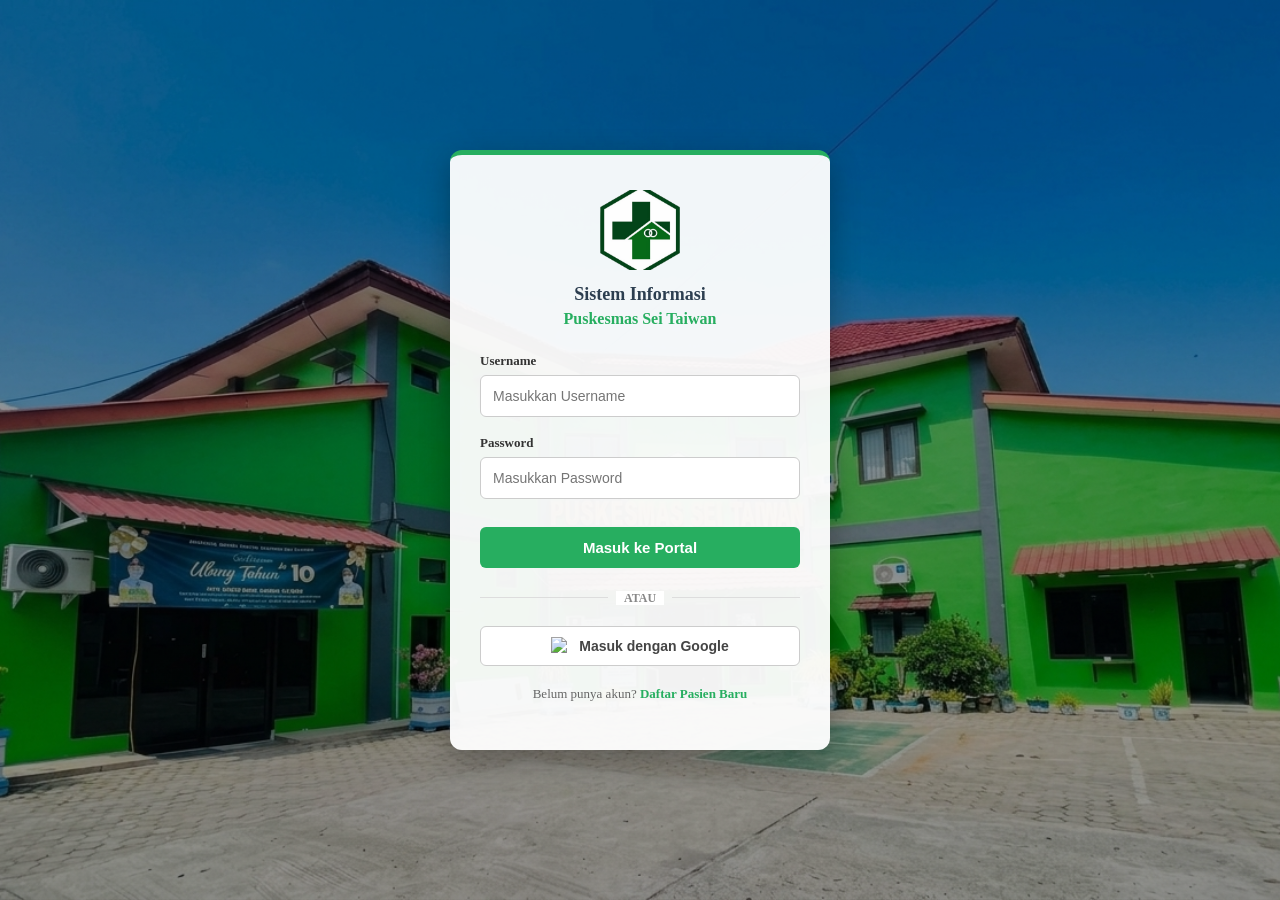
==== index.html @ 8c1f0f18 "Initial upload: Interface Sistem Informasi Puskesmas Sei Taiwan" ====
<!DOCTYPE html>
<html lang="id">
<head>
  <meta charset="UTF-8">
  <meta name="viewport" content="width=device-width, initial-scale=1.0">
  <title>Login | Puskesmas Sei Taiwan</title>
  
  <!-- Panggil CSS Background & Style Utama -->
  <link rel="stylesheet" href="Background.css">
  <link rel="stylesheet" href="style.css">
</head>
<body>

  <!-- KOTAK/POP-UP PUTIH UTAMA -->
  <div class="login-container">
    
    <!-- Logo & Tajuk -->
    <div class="login-header">
      <img src="logo-puskesmas.png" alt="Logo Puskesmas Sei Taiwan" class="logo-img">
      <h2>Sistem Informasi</h2>
      <h3>Puskesmas Sei Taiwan</h3>
    </div>

    <!-- Form Login -->
    <form id="loginForm">
      <div class="login-box">
        
        <div class="form-group">
          <label for="username">Username</label>
          <input type="text" id="username" placeholder="Masukkan Username" required>
        </div>

        <div class="form-group">
          <label for="password">Password</label>
          <input type="password" id="password" placeholder="Masukkan Password" required>
        </div>

        <button type="submit" class="btn-login">Masuk ke Portal</button>

        <!-- Garis Pemisah -->
        <div class="separator">
          <span>ATAU</span>
        </div>

        <!-- Butang Login Google SSO -->
        <button type="button" class="btn-google">
          <img src="https://www.svgrepo.com/show/475656/google-color.svg" alt="Google Logo">
          Masuk dengan Google
        </button>

        <!-- Footer / Pautan Daftar -->
        <div class="login-footer">
          <p>Belum punya akun? <a href="#">Daftar Pasien Baru</a></p>
        </div>

      </div>
    </form>

  </div>

</body>
</html>
---- Background.css ----
body {
  margin: 0;
  padding: 0;
  min-height: 100vh;

  /* Warna simpanan jika gambar lambat load */
  background-color: #27ae60;

  /* Gambar latar belakang bersih tanpa karakter rosak */
  background-image: linear-gradient(rgba(0, 0, 0, 0.4), rgba(0, 0, 0, 0.4)), url('Foto Puskemas Sei Taiwan.jpg');
  background-size: cover;
  background-position: center;
  background-repeat: no-repeat;
  background-attachment: fixed;

  /* Menyusun borang tepat di tengah skrin */
  display: flex;
  justify-content: center;
  align-items: center;
}
---- style.css ----
/* 1. Bekas Pop-Up Putih Utama */
.login-container {
  background-color: rgba(255, 255, 255, 0.95); /* Putih dengan sedikit lutsinar */
  width: 100%;
  max-width: 380px;
  padding: 35px 30px;
  border-radius: 12px;
  box-shadow: 0 10px 30px rgba(0, 0, 0, 0.3); /* Bayangan lembut */
  border-top: 5px solid #27ae60; /* Aksen hijau hospital di bahagian atas */
  box-sizing: border-box;
}

/* 2. Header: Logo & Tajuk */
.login-header {
  text-align: center;
  margin-bottom: 25px;
}

.logo-img {
  width: 80px;
  height: auto;
  margin-bottom: 10px;
}

.login-header h2 {
  margin: 0;
  font-size: 18px;
  color: #2c3e50;
  font-weight: 700;
}

.login-header h3 {
  margin: 5px 0 0 0;
  font-size: 16px;
  color: #27ae60;
  font-weight: 600;
}

/* 3. Borang Input */
.form-group {
  margin-bottom: 18px;
}

.form-group label {
  display: block;
  font-size: 13px;
  font-weight: 600;
  color: #333;
  margin-bottom: 6px;
}

.form-group input {
  width: 100%;
  padding: 12px;
  border: 1px solid #ccc;
  border-radius: 6px;
  font-size: 14px;
  box-sizing: border-box;
  transition: border-color 0.3s;
}

.form-group input:focus {
  border-color: #27ae60;
  outline: none;
}

/* 4. Butang Log Masuk Utama */
.btn-login {
  width: 100%;
  background-color: #27ae60;
  color: #ffffff;
  padding: 12px;
  border: none;
  border-radius: 6px;
  font-size: 15px;
  font-weight: bold;
  cursor: pointer;
  margin-top: 10px;
  transition: background-color 0.3s;
}

.btn-login:hover {
  background-color: #219150;
}

/* 5. Garis Pemisah (ATAU) */
.separator {
  text-align: center;
  margin: 20px 0;
  position: relative;
}

.separator::before,
.separator::after {
  content: '';
  position: absolute;
  top: 50%;
  width: 40%;
  height: 1px;
  background-color: #ddd;
}

.separator::before { left: 0; }
.separator::after { right: 0; }

.separator span {
  background-color: #ffffff;
  padding: 0 8px;
  color: #888;
  font-size: 12px;
  font-weight: 600;
}

/* 6. Butang Log Masuk Google SSO */
.btn-google {
  width: 100%;
  background-color: #ffffff;
  color: #444;
  border: 1px solid #ccc;
  padding: 10px;
  border-radius: 6px;
  font-size: 14px;
  font-weight: 600;
  cursor: pointer;
  display: flex;
  align-items: center;
  justify-content: center;
  transition: background-color 0.3s;
}

.btn-google:hover {
  background-color: #f8f9fa;
}

.btn-google img {
  width: 18px;
  height: 18px;
  margin-right: 10px;
}

/* 7. Footer Pautan Daftar */
.login-footer {
  text-align: center;
  margin-top: 20px;
  font-size: 13px;
  color: #666;
}

.login-footer a {
  color: #27ae60;
  text-decoration: none;
  font-weight: bold;
}

.login-footer a:hover {
  text-decoration: underline;
}
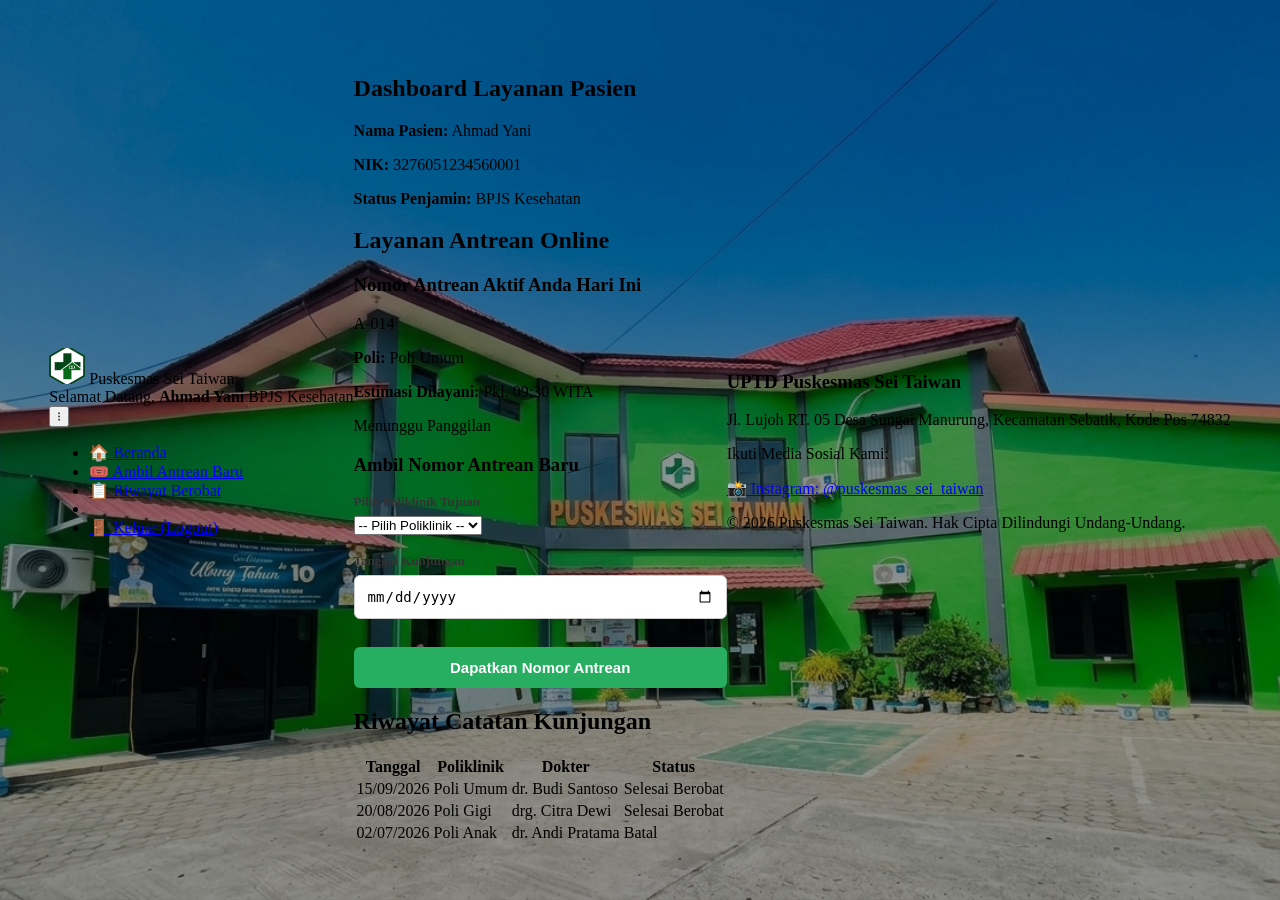
==== commit be3ac184: "feat: implement HTML5 semantic layout for login page" ====
--- a/index.html
+++ b/index.html
@@ -3,60 +3,169 @@
 <head>
   <meta charset="UTF-8">
   <meta name="viewport" content="width=device-width, initial-scale=1.0">
-  <title>Login | Puskesmas Sei Taiwan</title>
+  <title>Dashboard Pasien | UPTD Puskesmas Sei Taiwan</title>
   
-  <!-- Panggil CSS Background & Style Utama -->
   <link rel="stylesheet" href="Background.css">
   <link rel="stylesheet" href="style.css">
 </head>
 <body>
 
-  <!-- KOTAK/POP-UP PUTIH UTAMA -->
-  <div class="login-container">
-    
-    <!-- Logo & Tajuk -->
-    <div class="login-header">
-      <img src="logo-puskesmas.png" alt="Logo Puskesmas Sei Taiwan" class="logo-img">
-      <h2>Sistem Informasi</h2>
-      <h3>Puskesmas Sei Taiwan</h3>
+  <!-- HEADER & NAVIGASI DENGAN MENU TITIK TIGA -->
+  <header>
+    <nav class="navbar" aria-label="Navigasi Utama Dashboard">
+      <div class="nav-logo">
+        <img src="logo-puskesmas.png" alt="Logo Puskesmas Sei Taiwan" width="36" height="36">
+        <span>Puskesmas Sei Taiwan</span>
+      </div>
+
+      <div class="user-info-header">
+        <span>Selamat Datang, <strong>Ahmad Yani</strong></span>
+        <span class="badge-penjamin">BPJS Kesehatan</span>
+      </div>
+
+      <!-- Menu Dropdown Titik Tiga -->
+      <div class="menu-dropdown-container">
+        <button id="menuBtn" class="menu-btn" aria-label="Buka Menu Navigasi" aria-expanded="false">&#8285;</button>
+        <ul id="dropdownMenu" class="dropdown-menu">
+          <li><a href="#ringkasan">🏠 Beranda</a></li>
+          <li><a href="#ambil-antrean">🎟️ Ambil Antrean Baru</a></li>
+          <li><a href="#riwayat">📋 Riwayat Berobat</a></li>
+          <li class="divider"></li>
+          <li><a href="index.html" class="logout-link">🚪 Keluar (Logout)</a></li>
+        </ul>
+      </div>
+    </nav>
+  </header>
+
+  <!-- KONTEN UTAMA (MAIN) -->
+  <main class="dashboard-main">
+
+    <!-- SECTION 1: RINGKASAN PROFIL PASIEN -->
+    <section id="ringkasan" aria-labelledby="heading-ringkasan">
+      <h1 id="heading-ringkasan">Dashboard Layanan Pasien</h1>
+      <div class="user-card">
+        <p><strong>Nama Pasien:</strong> Ahmad Yani</p>
+        <p><strong>NIK:</strong> 3276051234560001</p>
+        <p><strong>Status Penjamin:</strong> BPJS Kesehatan</p>
+      </div>
+    </section>
+
+    <!-- SECTION 2: LAYANAN ANTREAN ONLINE (ARTICLE & FORM) -->
+    <section id="ambil-antrean" aria-labelledby="heading-antrean">
+      <h2 id="heading-antrean">Layanan Antrean Online</h2>
+      
+      <div class="antrean-wrapper">
+        <!-- ARTICLE: KARTU NOMOR ANTREAN AKTIF -->
+        <article class="antrean-card">
+          <h3>Nomor Antrean Aktif Anda Hari Ini</h3>
+          <div class="nomor-antrean">A-014</div>
+          <p><strong>Poli:</strong> Poli Umum</p>
+          <p><strong>Estimasi Dilayani:</strong> Pkl. 09:30 WITA</p>
+          <span class="status-badge">Menunggu Panggilan</span>
+        </article>
+
+        <!-- FORM: AMBIL NOMOR ANTREAN BARU -->
+        <div class="form-antrean-card">
+          <h3>Ambil Nomor Antrean Baru</h3>
+          <form id="formAntrean" action="#" method="POST">
+            <div class="form-group">
+              <label for="poli">Pilih Poliklinik Tujuan</label>
+              <select id="poli" name="poli" required aria-required="true">
+                <option value="">-- Pilih Poliklinik --</option>
+                <option value="umum">Poli Umum</option>
+                <option value="gigi">Poli Gigi & Mulut</option>
+                <option value="kia">Poli KIA/KB</option>
+                <option value="anak">Poli Anak</option>
+              </select>
+            </div>
+
+            <div class="form-group">
+              <label for="tanggal">Tanggal Kunjungan</label>
+              <input type="date" id="tanggal" name="tanggal" required aria-required="true">
+            </div>
+
+            <button type="submit" class="btn-login">Dapatkan Nomor Antrean</button>
+          </form>
+        </div>
+      </div>
+    </section>
+
+    <!-- SECTION 3: RIWAYAT CATATAN KUNJUNGAN -->
+    <section id="riwayat" aria-labelledby="heading-riwayat">
+      <h2 id="heading-riwayat">Riwayat Catatan Kunjungan</h2>
+      
+      <table class="table-riwayat">
+        <thead>
+          <tr>
+            <th>Tanggal</th>
+            <th>Poliklinik</th>
+            <th>Dokter</th>
+            <th>Status</th>
+          </tr>
+        </thead>
+        <tbody>
+          <tr>
+            <td><time datetime="2026-09-15">15/09/2026</time></td>
+            <td>Poli Umum</td>
+            <td>dr. Budi Santoso</td>
+            <td><span class="status-selesai">Selesai Berobat</span></td>
+          </tr>
+          <tr>
+            <td><time datetime="2026-08-20">20/08/2026</time></td>
+            <td>Poli Gigi</td>
+            <td>drg. Citra Dewi</td>
+            <td><span class="status-selesai">Selesai Berobat</span></td>
+          </tr>
+          <tr>
+            <td><time datetime="2026-07-02">02/07/2026</time></td>
+            <td>Poli Anak</td>
+            <td>dr. Andi Pratama</td>
+            <td><span class="status-batal">Batal</span></td>
+          </tr>
+        </tbody>
+      </table>
+    </section>
+
+  </main>
+
+  <!-- FOOTER HALAMAN -->
+  <footer>
+    <div class="footer-content">
+      <div class="footer-info">
+        <h3>UPTD Puskesmas Sei Taiwan</h3>
+        <p>Jl. Lujoh RT. 05 Desa Sungai Manurung, Kecamatan Sebatik, Kode Pos 74832</p>
+      </div>
+      
+      <div class="footer-social">
+        <p>Ikuti Media Sosial Kami:</p>
+        <a href="https://www.instagram.com/puskesmas_sei_taiwan/" target="_blank" rel="noopener noreferrer" aria-label="Instagram Puskesmas Sei Taiwan">
+          📸 Instagram: @puskesmas_sei_taiwan
+        </a>
+      </div>
+
+      <div class="footer-copyright">
+        <p>&copy; 2026 Puskesmas Sei Taiwan. Hak Cipta Dilindungi Undang-Undang.</p>
+      </div>
     </div>
+  </footer>
 
-    <!-- Form Login -->
-    <form id="loginForm">
-      <div class="login-box">
-        
-        <div class="form-group">
-          <label for="username">Username</label>
-          <input type="text" id="username" placeholder="Masukkan Username" required>
-        </div>
+  <!-- SKRIP DROPDOWN MENU TITIK TIGA -->
+  <script>
+    const menuBtn = document.getElementById('menuBtn');
+    const dropdownMenu = document.getElementById('dropdownMenu');
 
-        <div class="form-group">
-          <label for="password">Password</label>
-          <input type="password" id="password" placeholder="Masukkan Password" required>
-        </div>
+    menuBtn.addEventListener('click', (e) => {
+      e.stopPropagation();
+      const isExpanded = menuBtn.getAttribute('aria-expanded') === 'true';
+      menuBtn.setAttribute('aria-expanded', !isExpanded);
+      dropdownMenu.classList.toggle('active');
+    });
 
-        <button type="submit" class="btn-login">Masuk ke Portal</button>
-
-        <!-- Garis Pemisah -->
-        <div class="separator">
-          <span>ATAU</span>
-        </div>
-
-        <!-- Butang Login Google SSO -->
-        <button type="button" class="btn-google">
-          <img src="https://www.svgrepo.com/show/475656/google-color.svg" alt="Google Logo">
-          Masuk dengan Google
-        </button>
-
-        <!-- Footer / Pautan Daftar -->
-        <div class="login-footer">
-          <p>Belum punya akun? <a href="#">Daftar Pasien Baru</a></p>
-        </div>
-
-      </div>
-    </form>
-
-  </div>
+    document.addEventListener('click', () => {
+      dropdownMenu.classList.remove('active');
+      menuBtn.setAttribute('aria-expanded', 'false');
+    });
+  </script>
 
 </body>
 </html>
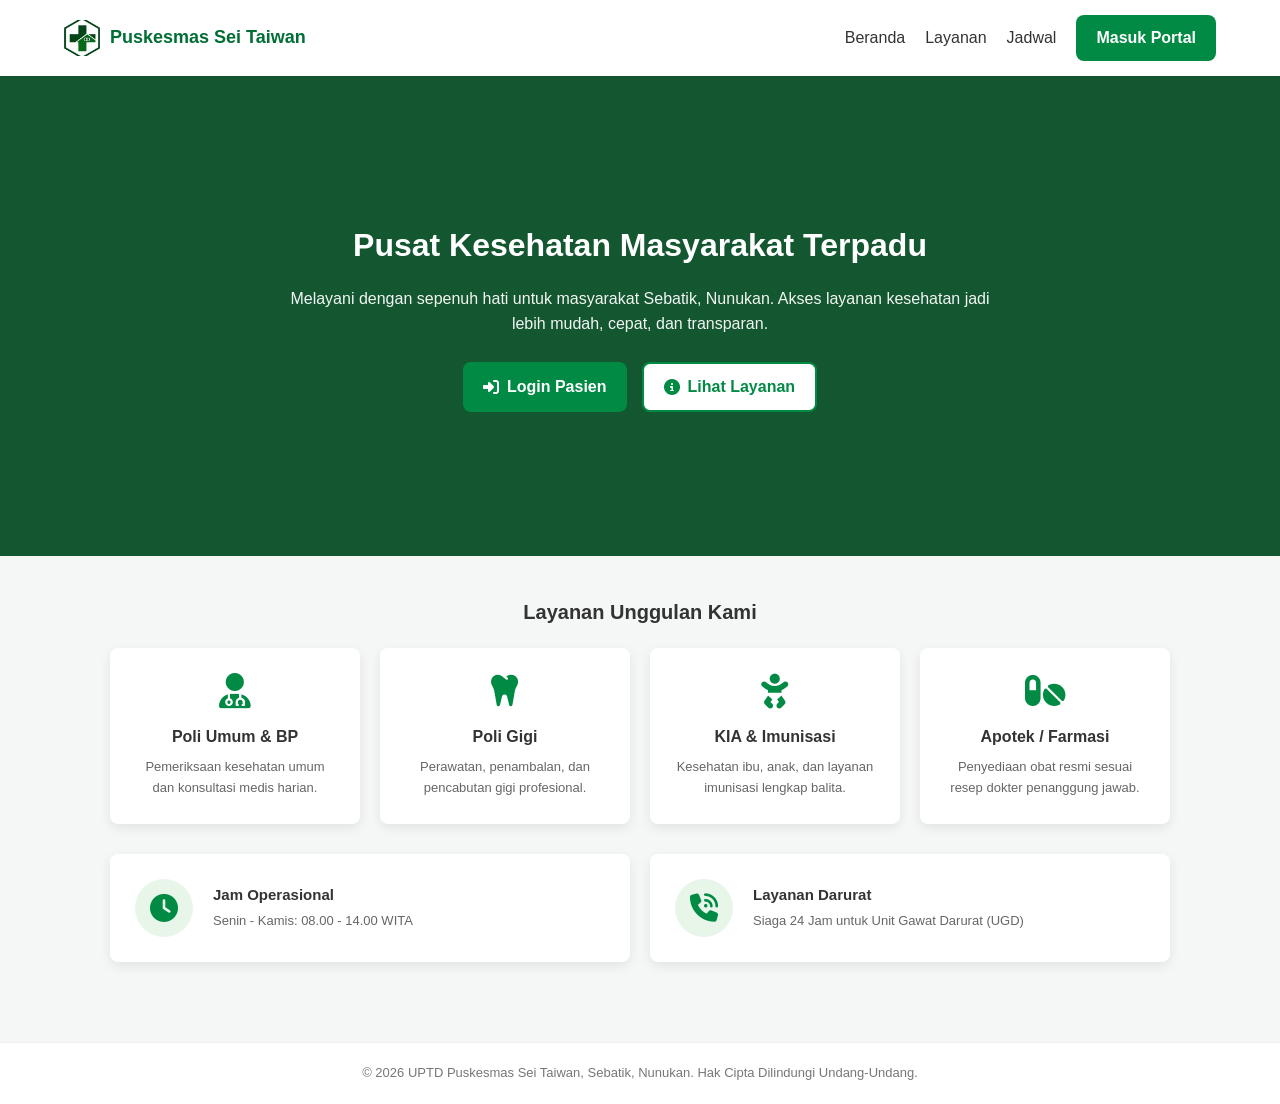
==== commit da48e90a: "feat: update HTML pages structure and clean up obsolete CSS files" ====
--- a/index.html
+++ b/index.html
@@ -3,169 +3,94 @@
 <head>
   <meta charset="UTF-8">
   <meta name="viewport" content="width=device-width, initial-scale=1.0">
-  <title>Dashboard Pasien | UPTD Puskesmas Sei Taiwan</title>
+  <title>UPTD Puskesmas Sei Taiwan | Portal Layanan Kesehatan</title>
   
-  <link rel="stylesheet" href="Background.css">
-  <link rel="stylesheet" href="style.css">
+  <!-- FontAwesome Icon -->
+  <link rel="stylesheet" href="https://cdnjs.cloudflare.com/ajax/libs/font-awesome/6.4.0/css/all.min.css">
+  
+  <!-- CSS Landing Page Responsif -->
+  <link rel="stylesheet" href="style.common.css">
+  <link rel="stylesheet" href="style-landing.css">
 </head>
 <body>
 
-  <!-- HEADER & NAVIGASI DENGAN MENU TITIK TIGA -->
-  <header>
-    <nav class="navbar" aria-label="Navigasi Utama Dashboard">
-      <div class="nav-logo">
-        <img src="logo-puskesmas.png" alt="Logo Puskesmas Sei Taiwan" width="36" height="36">
-        <span>Puskesmas Sei Taiwan</span>
-      </div>
-
-      <div class="user-info-header">
-        <span>Selamat Datang, <strong>Ahmad Yani</strong></span>
-        <span class="badge-penjamin">BPJS Kesehatan</span>
-      </div>
-
-      <!-- Menu Dropdown Titik Tiga -->
-      <div class="menu-dropdown-container">
-        <button id="menuBtn" class="menu-btn" aria-label="Buka Menu Navigasi" aria-expanded="false">&#8285;</button>
-        <ul id="dropdownMenu" class="dropdown-menu">
-          <li><a href="#ringkasan">🏠 Beranda</a></li>
-          <li><a href="#ambil-antrean">🎟️ Ambil Antrean Baru</a></li>
-          <li><a href="#riwayat">📋 Riwayat Berobat</a></li>
-          <li class="divider"></li>
-          <li><a href="index.html" class="logout-link">🚪 Keluar (Logout)</a></li>
-        </ul>
-      </div>
+  <!-- HEADER / NAVBAR PUBLIK -->
+  <header class="navbar">
+    <div class="nav-logo">
+      <img src="logo-puskesmas.png" alt="Logo Puskesmas" width="36" height="36">
+      <h1>Puskesmas Sei Taiwan</h1>
+    </div>
+    <nav class="nav-links">
+      <a href="#beranda">Beranda</a>
+      <a href="#layanan">Layanan</a>
+      <a href="#jadwal">Jadwal</a>
+      <a href="login.html" class="btn btn-primary">Masuk Portal</a>
     </nav>
   </header>
 
-  <!-- KONTEN UTAMA (MAIN) -->
-  <main class="dashboard-main">
+  <!-- HERO SECTION DENGAN GAMBAR PUSKESMAS -->
+  <section id="beranda" class="hero-section" style="background-image: linear-gradient(rgba(0,0,0,0.5), rgba(0,0,0,0.5)), url('Foto Puskesmas Sei Taiwan.jpg'); background-size: cover; background-position: center;">
+    <div class="hero-content">
+      <h2>Pusat Kesehatan Masyarakat Terpadu</h2>
+      <p>Melayani dengan sepenuh hati untuk masyarakat Sebatik, Nunukan. Akses layanan kesehatan jadi lebih mudah, cepat, dan transparan.</p>
+      <div class="hero-buttons">
+        <a href="login.html" class="btn btn-primary"><i class="fa-solid fa-right-to-bracket"></i> Login Pasien</a>
+        <a href="#layanan" class="btn btn-secondary"><i class="fa-solid fa-info-circle"></i> Lihat Layanan</a>
+      </div>
+    </div>
+  </section>
 
-    <!-- SECTION 1: RINGKASAN PROFIL PASIEN -->
-    <section id="ringkasan" aria-labelledby="heading-ringkasan">
-      <h1 id="heading-ringkasan">Dashboard Layanan Pasien</h1>
-      <div class="user-card">
-        <p><strong>Nama Pasien:</strong> Ahmad Yani</p>
-        <p><strong>NIK:</strong> 3276051234560001</p>
-        <p><strong>Status Penjamin:</strong> BPJS Kesehatan</p>
-      </div>
-    </section>
-
-    <!-- SECTION 2: LAYANAN ANTREAN ONLINE (ARTICLE & FORM) -->
-    <section id="ambil-antrean" aria-labelledby="heading-antrean">
-      <h2 id="heading-antrean">Layanan Antrean Online</h2>
-      
-      <div class="antrean-wrapper">
-        <!-- ARTICLE: KARTU NOMOR ANTREAN AKTIF -->
-        <article class="antrean-card">
-          <h3>Nomor Antrean Aktif Anda Hari Ini</h3>
-          <div class="nomor-antrean">A-014</div>
-          <p><strong>Poli:</strong> Poli Umum</p>
-          <p><strong>Estimasi Dilayani:</strong> Pkl. 09:30 WITA</p>
-          <span class="status-badge">Menunggu Panggilan</span>
-        </article>
-
-        <!-- FORM: AMBIL NOMOR ANTREAN BARU -->
-        <div class="form-antrean-card">
-          <h3>Ambil Nomor Antrean Baru</h3>
-          <form id="formAntrean" action="#" method="POST">
-            <div class="form-group">
-              <label for="poli">Pilih Poliklinik Tujuan</label>
-              <select id="poli" name="poli" required aria-required="true">
-                <option value="">-- Pilih Poliklinik --</option>
-                <option value="umum">Poli Umum</option>
-                <option value="gigi">Poli Gigi & Mulut</option>
-                <option value="kia">Poli KIA/KB</option>
-                <option value="anak">Poli Anak</option>
-              </select>
-            </div>
-
-            <div class="form-group">
-              <label for="tanggal">Tanggal Kunjungan</label>
-              <input type="date" id="tanggal" name="tanggal" required aria-required="true">
-            </div>
-
-            <button type="submit" class="btn-login">Dapatkan Nomor Antrean</button>
-          </form>
+  <!-- SECTION LAYANAN UTAMA -->
+  <main class="main-container">
+    <section id="layanan">
+      <h3 class="section-title">Layanan Unggulan Kami</h3>
+      <div class="services-grid">
+        <div class="card service-card">
+          <i class="fa-solid fa-user-doctor"></i>
+          <h4>Poli Umum & BP</h4>
+          <p>Pemeriksaan kesehatan umum dan konsultasi medis harian.</p>
+        </div>
+        <div class="card service-card">
+          <i class="fa-solid fa-tooth"></i>
+          <h4>Poli Gigi</h4>
+          <p>Perawatan, penambalan, dan pencabutan gigi profesional.</p>
+        </div>
+        <div class="card service-card">
+          <i class="fa-solid fa-baby"></i>
+          <h4>KIA & Imunisasi</h4>
+          <p>Kesehatan ibu, anak, dan layanan imunisasi lengkap balita.</p>
+        </div>
+        <div class="card service-card">
+          <i class="fa-solid fa-pills"></i>
+          <h4>Apotek / Farmasi</h4>
+          <p>Penyediaan obat resmi sesuai resep dokter penanggung jawab.</p>
         </div>
       </div>
     </section>
 
-    <!-- SECTION 3: RIWAYAT CATATAN KUNJUNGAN -->
-    <section id="riwayat" aria-labelledby="heading-riwayat">
-      <h2 id="heading-riwayat">Riwayat Catatan Kunjungan</h2>
-      
-      <table class="table-riwayat">
-        <thead>
-          <tr>
-            <th>Tanggal</th>
-            <th>Poliklinik</th>
-            <th>Dokter</th>
-            <th>Status</th>
-          </tr>
-        </thead>
-        <tbody>
-          <tr>
-            <td><time datetime="2026-09-15">15/09/2026</time></td>
-            <td>Poli Umum</td>
-            <td>dr. Budi Santoso</td>
-            <td><span class="status-selesai">Selesai Berobat</span></td>
-          </tr>
-          <tr>
-            <td><time datetime="2026-08-20">20/08/2026</time></td>
-            <td>Poli Gigi</td>
-            <td>drg. Citra Dewi</td>
-            <td><span class="status-selesai">Selesai Berobat</span></td>
-          </tr>
-          <tr>
-            <td><time datetime="2026-07-02">02/07/2026</time></td>
-            <td>Poli Anak</td>
-            <td>dr. Andi Pratama</td>
-            <td><span class="status-batal">Batal</span></td>
-          </tr>
-        </tbody>
-      </table>
+    <!-- SECTION INFORMASI / STATISTIK -->
+    <section class="info-section-landing">
+      <div class="card stat-card">
+        <i class="fa-solid fa-clock"></i>
+        <div>
+          <h4>Jam Operasional</h4>
+          <p>Senin - Kamis: 08.00 - 14.00 WITA</p>
+        </div>
+      </div>
+      <div class="card stat-card">
+        <i class="fa-solid fa-phone-volume"></i>
+        <div>
+          <h4>Layanan Darurat</h4>
+          <p>Siaga 24 Jam untuk Unit Gawat Darurat (UGD)</p>
+        </div>
+      </div>
     </section>
-
   </main>
 
-  <!-- FOOTER HALAMAN -->
+  <!-- FOOTER -->
   <footer>
-    <div class="footer-content">
-      <div class="footer-info">
-        <h3>UPTD Puskesmas Sei Taiwan</h3>
-        <p>Jl. Lujoh RT. 05 Desa Sungai Manurung, Kecamatan Sebatik, Kode Pos 74832</p>
-      </div>
-      
-      <div class="footer-social">
-        <p>Ikuti Media Sosial Kami:</p>
-        <a href="https://www.instagram.com/puskesmas_sei_taiwan/" target="_blank" rel="noopener noreferrer" aria-label="Instagram Puskesmas Sei Taiwan">
-          📸 Instagram: @puskesmas_sei_taiwan
-        </a>
-      </div>
-
-      <div class="footer-copyright">
-        <p>&copy; 2026 Puskesmas Sei Taiwan. Hak Cipta Dilindungi Undang-Undang.</p>
-      </div>
-    </div>
+    <p>&copy; 2026 UPTD Puskesmas Sei Taiwan, Sebatik, Nunukan. Hak Cipta Dilindungi Undang-Undang.</p>
   </footer>
-
-  <!-- SKRIP DROPDOWN MENU TITIK TIGA -->
-  <script>
-    const menuBtn = document.getElementById('menuBtn');
-    const dropdownMenu = document.getElementById('dropdownMenu');
-
-    menuBtn.addEventListener('click', (e) => {
-      e.stopPropagation();
-      const isExpanded = menuBtn.getAttribute('aria-expanded') === 'true';
-      menuBtn.setAttribute('aria-expanded', !isExpanded);
-      dropdownMenu.classList.toggle('active');
-    });
-
-    document.addEventListener('click', () => {
-      dropdownMenu.classList.remove('active');
-      menuBtn.setAttribute('aria-expanded', 'false');
-    });
-  </script>
 
 </body>
 </html>
--- a/style.common.css
+++ b/style.common.css
@@ -0,0 +1,107 @@
+/* 1. CUSTOM PROPERTIES (VARIABLES) */
+:root {
+  --primary-color: #008a43;
+  --primary-hover: #006e35;
+  --text-dark: #2c3e50;
+  --text-light: #ffffff;
+  --bg-overlay: rgba(0, 0, 0, 0.5);
+  --border-radius: 8px;
+  --shadow: 0 4px 12px rgba(0, 0, 0, 0.15);
+  --transition: all 0.3s ease;
+}
+
+/* RESET & AKSESIBILITAS */
+* {
+  margin: 0;
+  padding: 0;
+  box-sizing: border-box;
+}
+
+body {
+  font-family: 'Segoe UI', Tahoma, Geneva, Verdana, sans-serif;
+  color: var(--text-dark);
+  line-height: 1.6;
+}
+
+/* Fokus Aksesibel untuk Navigasi Keyboard */
+:focus-visible {
+  outline: 3px solid #ffcc00;
+  outline-offset: 3px;
+}
+
+/* 2. REUSABLE COMPONENT 1: CARD */
+.card {
+  background: #ffffff;
+  padding: 24px;
+  border-radius: var(--border-radius);
+  box-shadow: var(--shadow);
+  transition: var(--transition);
+}
+
+.card:hover {
+  transform: translateY(-4px);
+}
+
+/* 3. REUSABLE COMPONENT 2: BUTTON */
+.btn-primary {
+  display: inline-block;
+  padding: 12px 24px;
+  background-color: var(--primary-color);
+  color: var(--text-light);
+  border: none;
+  border-radius: var(--border-radius);
+  font-weight: 600;
+  text-decoration: none;
+  cursor: pointer;
+  transition: var(--transition);
+}
+
+.btn-primary:hover {
+  background-color: var(--primary-hover);
+}
+
+/* 4. REUSABLE COMPONENT 3: FORM INPUT */
+.form-input {
+  width: 100%;
+  padding: 10px 14px;
+  border: 1px solid #ccc;
+  border-radius: var(--border-radius);
+  font-size: 14px;
+  transition: var(--transition);
+}
+
+.form-input:focus {
+  border-color: var(--primary-color);
+}
+
+/* LAYOUT GRID & FLEXBOX */
+.container {
+  width: 90%;
+  max-width: 1200px;
+  margin: 0 auto;
+}
+
+.grid-services {
+  display: grid;
+  grid-template-columns: repeat(3, 1fr);
+  gap: 20px;
+  margin: 40px 0;
+}
+
+/* MEDIA QUERIES (RESPONSIF MOBILE & TABLET) */
+@media (max-width: 992px) { /* Tablet */
+  .grid-services {
+    grid-template-columns: repeat(2, 1fr);
+  }
+}
+
+@media (max-width: 576px) { /* Mobile */
+  .grid-services {
+    grid-template-columns: 1fr;
+  }
+  
+  .btn-primary {
+    width: 100%;
+    text-align: center;
+  }
+}
--- a/style-landing.css
+++ b/style-landing.css
@@ -0,0 +1,175 @@
+:root {
+  --primary: #008a43;
+  --primary-dark: #006e35;
+  --accent: #ffbf47;
+  --bg-light: #f4f7f6;
+  --white: #ffffff;
+  --text-main: #333333;
+  --radius: 8px;
+  --shadow: 0 4px 12px rgba(0,0,0,0.08);
+}
+
+* {
+  box-sizing: border-box;
+  margin: 0;
+  padding: 0;
+  font-family: 'Segoe UI', Tahoma, Geneva, Verdana, sans-serif;
+}
+
+body {
+  background-color: var(--bg-light);
+  color: var(--text-main);
+  line-height: 1.6;
+  min-height: 100vh;
+  display: flex;
+  flex-direction: column;
+}
+
+/* Aksesibilitas Focus-Visible */
+a:focus-visible, button:focus-visible {
+  outline: 3px solid var(--accent);
+  outline-offset: 2px;
+}
+
+/* Komponen Reusable 1: Tombol */
+.btn {
+  display: inline-flex;
+  align-items: center;
+  gap: 8px;
+  padding: 10px 20px;
+  border-radius: var(--radius);
+  font-weight: 600;
+  text-decoration: none;
+  transition: background 0.2s;
+  cursor: pointer;
+  border: none;
+}
+.btn-primary { background: var(--primary); color: var(--white); }
+.btn-primary:hover { background: var(--primary-dark); }
+.btn-secondary { background: var(--white); color: var(--primary); border: 2px solid var(--primary); }
+.btn-secondary:hover { background: #e8f5e9; }
+
+/* Navbar */
+.navbar {
+  display: flex;
+  justify-content: space-between;
+  align-items: center;
+  padding: 15px 5%;
+  background: var(--white);
+  box-shadow: 0 2px 5px rgba(0,0,0,0.05);
+  position: sticky;
+  top: 0;
+  z-index: 1000;
+}
+.nav-logo { display: flex; align-items: center; gap: 10px; }
+.nav-logo h1 { font-size: 18px; color: var(--primary-dark); }
+.nav-links { display: flex; align-items: center; gap: 20px; }
+.nav-links a:not(.btn) { text-decoration: none; color: var(--text-main); font-weight: 500; }
+
+/* Hero Section */
+.hero-section {
+  min-height: 480px;
+  display: flex;
+  align-items: center;
+  justify-content: center;
+  padding: 60px 20px;
+  background-color: #27ae60;
+  background-image: linear-gradient(rgba(0,0,0,0.5), rgba(0,0,0,0.5)), url('Foto Puskesmas Sei Taiwan.jpg');
+  background-size: cover;
+  background-position: center;
+  color: var(--white);
+  text-align: center;
+}
+.hero-content {
+  max-width: 700px;
+  margin: 0 auto;
+}
+.hero-content h2 { font-size: 32px; margin-bottom: 15px; font-weight: 700; }
+.hero-content p { font-size: 16px; margin-bottom: 25px; opacity: 0.95; }
+.hero-buttons { display: flex; justify-content: center; gap: 15px; flex-wrap: wrap; }
+
+/* Main Container & Grid */
+.main-container {
+  max-width: 1100px;
+  width: 100%;
+  margin: 40px auto;
+  padding: 0 20px;
+  flex: 1;
+}
+.section-title {
+  font-size: 20px;
+  color: var(--text-main);
+  margin-bottom: 20px;
+  text-align: center;
+  font-weight: 700;
+}
+
+.services-grid {
+  display: grid;
+  grid-template-columns: repeat(auto-fit, minmax(220px, 1fr));
+  gap: 20px;
+  margin-bottom: 30px;
+}
+
+/* Komponen Reusable 2: Kartu */
+.card {
+  background: var(--white);
+  border-radius: var(--radius);
+  box-shadow: var(--shadow);
+  padding: 25px;
+}
+.service-card {
+  text-align: center;
+  transition: transform 0.2s, box-shadow 0.2s;
+}
+.service-card:hover {
+  transform: translateY(-5px);
+  box-shadow: 0 8px 20px rgba(0,0,0,0.1);
+}
+.service-card i {
+  font-size: 36px;
+  color: var(--primary);
+  margin-bottom: 15px;
+}
+.service-card h4 { margin-bottom: 8px; font-size: 16px; }
+.service-card p { font-size: 13px; color: #666; }
+
+/* Komponen Reusable 3: Stat/Info Card */
+.info-section-landing {
+  display: grid;
+  grid-template-columns: repeat(auto-fit, minmax(280px, 1fr));
+  gap: 20px;
+  margin-bottom: 40px;
+}
+.stat-card {
+  display: flex;
+  align-items: center;
+  gap: 20px;
+}
+.stat-card i {
+  font-size: 28px;
+  color: var(--primary);
+  background: #e8f5e9;
+  padding: 15px;
+  border-radius: 50%;
+}
+.stat-card h4 { font-size: 15px; margin-bottom: 4px; }
+.stat-card p { font-size: 13px; color: #666; }
+
+/* Footer */
+footer {
+  text-align: center;
+  padding: 20px;
+  background: var(--white);
+  border-top: 1px solid #eef2f5;
+  font-size: 13px;
+  color: #777;
+  margin-top: auto;
+}
+
+/* Media Queries Responsif */
+@media (max-width: 768px) {
+  .navbar { flex-direction: column; gap: 12px; }
+  .hero-section { min-height: 380px; padding: 40px 15px; }
+  .hero-content h2 { font-size: 24px; }
+}
